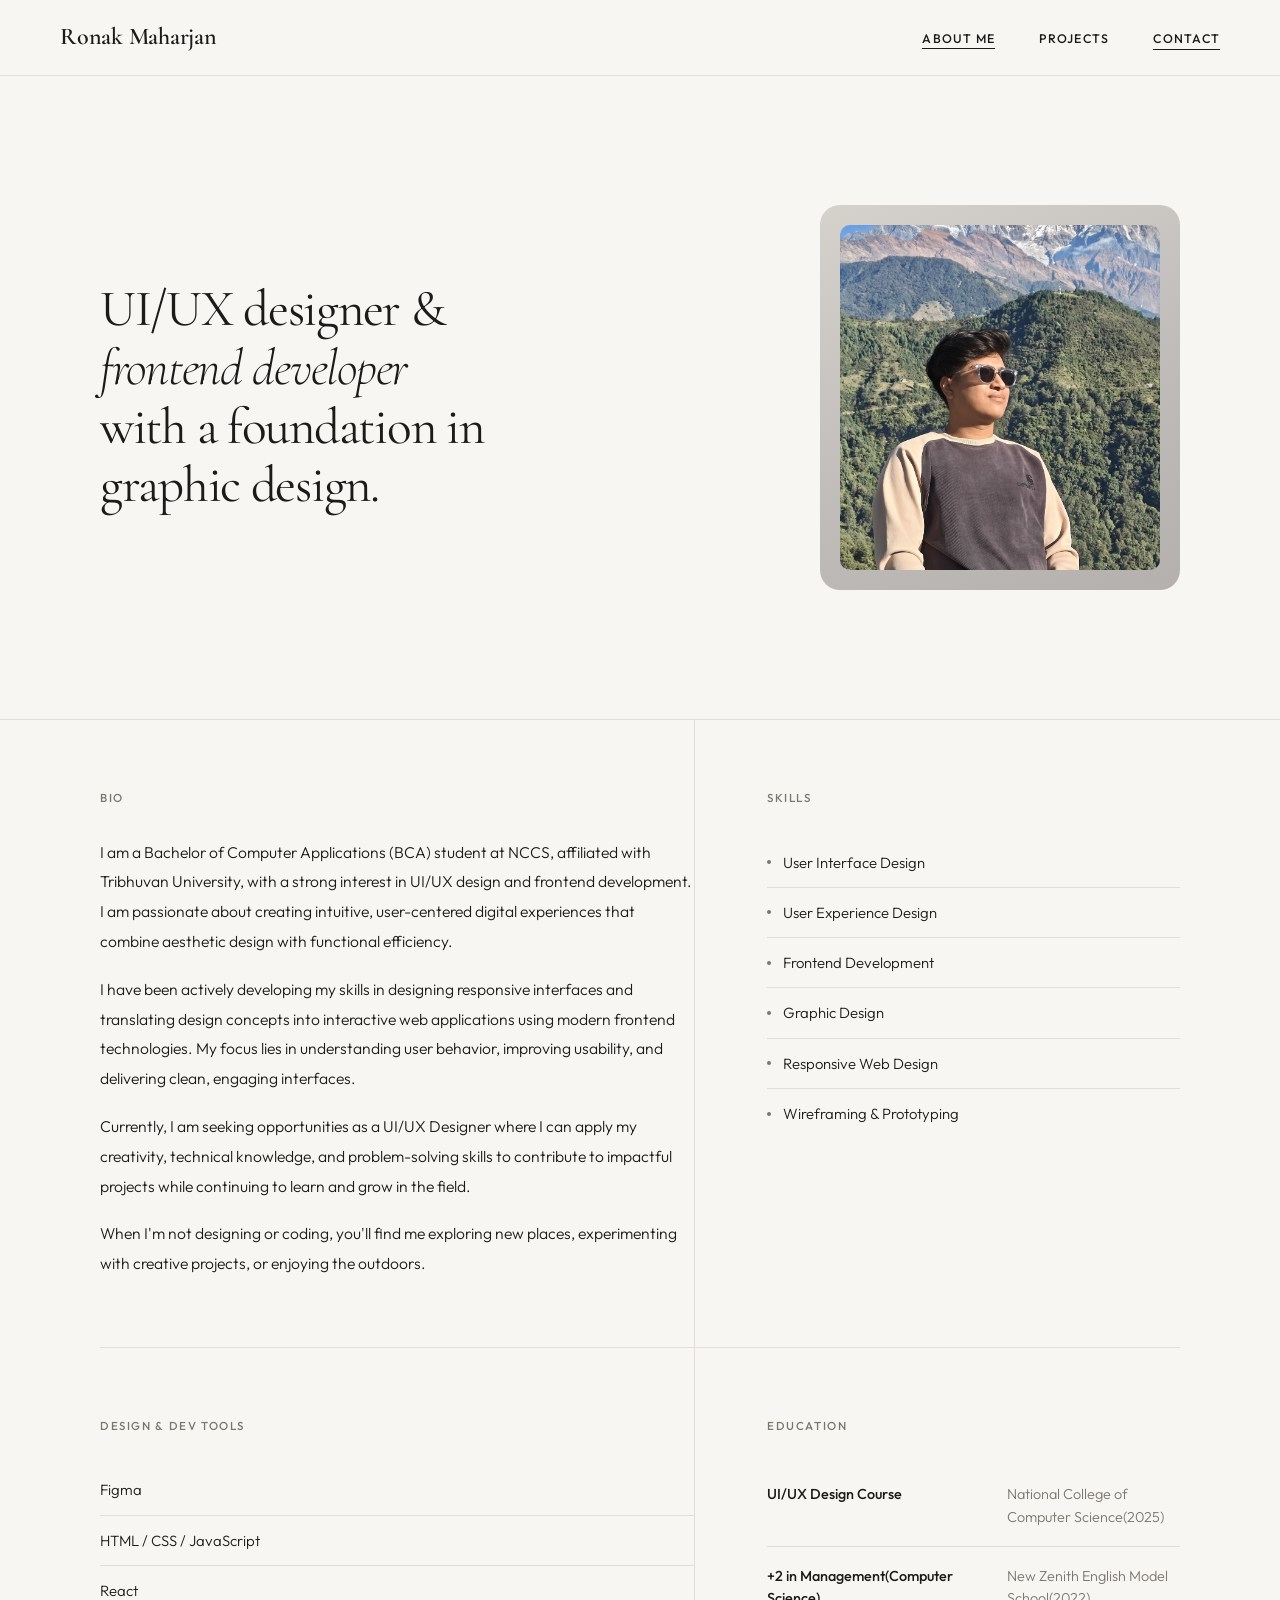
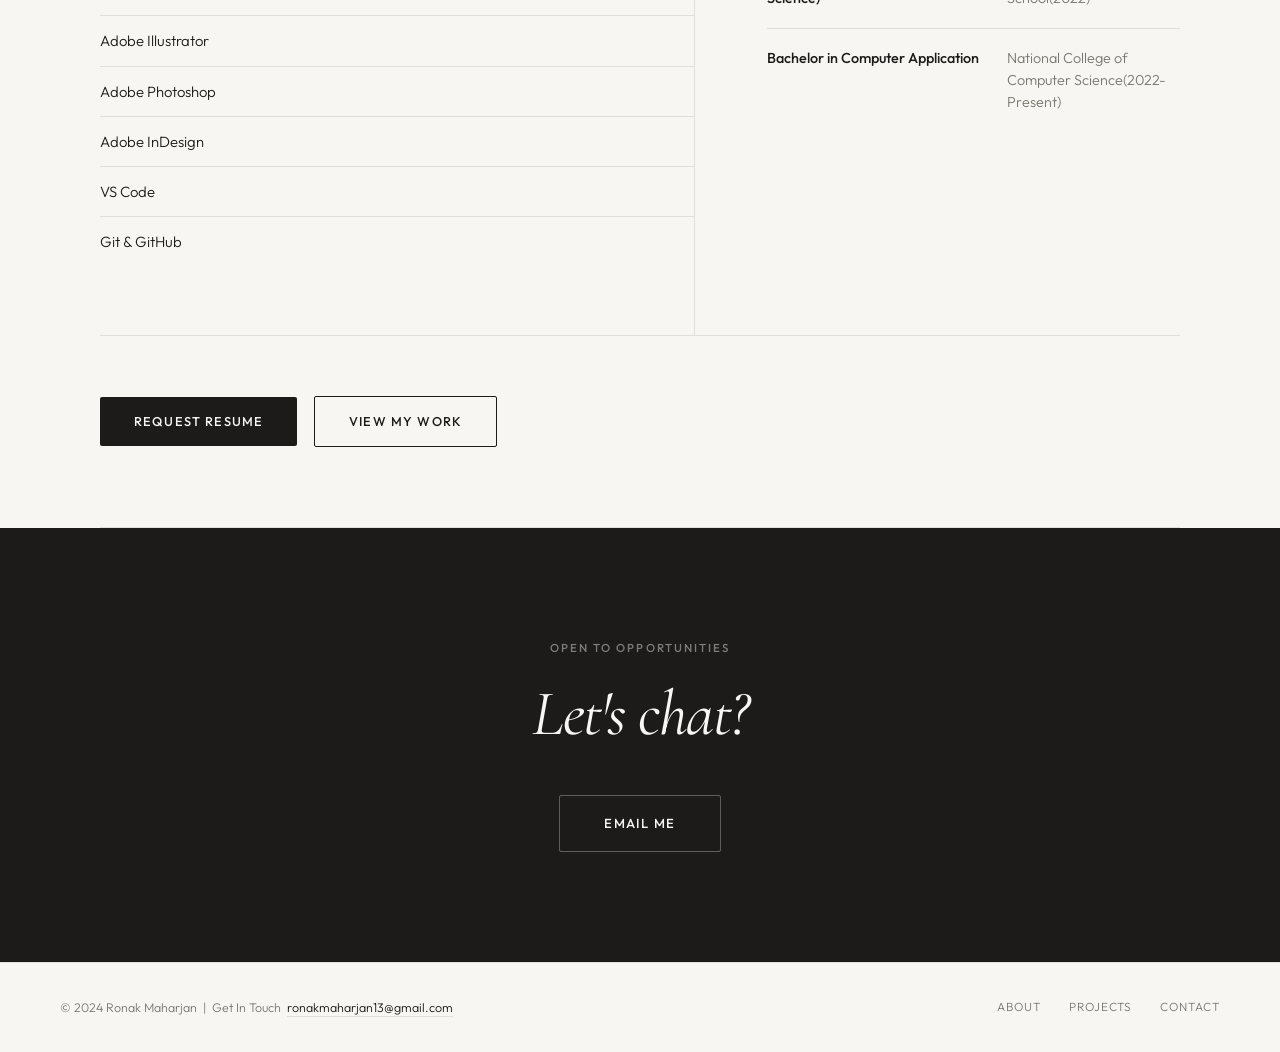
==== about.html @ 2ec07460 "Initial Commit" ====
<!DOCTYPE html>
<html lang="en">
<head>
  <meta charset="UTF-8" />
  <meta name="viewport" content="width=device-width, initial-scale=1.0" />
  <meta name="description" content="About Ronak Maharjan — UI/UX Designer, Frontend Developer & Graphic Designer." />
  <title>About Me — Ronak Maharjan</title>
  <link rel="preconnect" href="https://fonts.googleapis.com" />
  <link rel="preconnect" href="https://fonts.gstatic.com" crossorigin />
  <link href="https://fonts.googleapis.com/css2?family=Cormorant+Garamond:ital,wght@0,300;0,400;0,500;0,600;1,300;1,400;1,500&family=Outfit:wght@300;400;500;600&display=swap" rel="stylesheet" />
  <link rel="stylesheet" href="css/style.css" />
</head>
<body>

  <!-- NAVBAR -->
  <nav class="navbar">
    <a href="index.html" class="nav-logo">Ronak Maharjan</a>
    <ul class="nav-links">
      <li><a href="about.html">About Me</a></li>
      <li><a href="projects.html">Projects</a></li>
      <li><a href="mailto:ronakmaharjan13@gmail.com" class="nav-contact">Contact</a></li>
    </ul>
    <button class="hamburger" id="hamburger" aria-label="Toggle menu">
      <span></span><span></span><span></span>
    </button>
  </nav>

  <!-- MOBILE MENU -->
  <div class="mobile-menu" id="mobileMenu" role="dialog" aria-label="Navigation">
    <a href="about.html">About Me</a>
    <a href="projects.html">Projects</a>
    <a href="mailto:ronakmaharjan13@gmail.com">Contact</a>
  </div>

  <!-- ABOUT HERO -->
  <section class="about-hero">
    <div class="about-hero-inner">
      <div class="about-headline-wrap">
        <h1 class="about-headline">
          UI/UX designer &amp;<br>
          <em>frontend developer</em><br>
          with a foundation in<br>
          graphic design.
          <!-- ↑ Update this headline to match your personal tagline -->
          <!-- Example: Based in [Your City, Country] -->
        </h1>
      </div>

      <div class="about-portrait">
        <!-- REPLACE the div below with your portrait:
              -->
        <div class="portrait-ph">
          <img class="portrait-img" src="assets/images/portrait.jpg" alt="Ronak Maharjan">
        </div>
      </div>
    </div>
  </section>

  <!-- ABOUT BODY -->
  <div class="about-body">

    <!-- Bio + Skills -->
    <div class="about-row">

      <!-- Bio -->
      <div class="about-col fade-up">
        <p class="col-label">Bio</p>
        <div class="bio-text">
          <p>
            I am a Bachelor of Computer Applications (BCA) student at NCCS, 
            affiliated with Tribhuvan University, with a strong interest in 
            UI/UX design and frontend development. I am passionate about creating 
            intuitive, user-centered digital experiences that combine aesthetic 
            design with functional efficiency.
          </p>
          <p>
            I have been actively developing my skills in designing responsive 
            interfaces and translating design concepts into interactive web 
            applications using modern frontend technologies. My focus lies 
            in understanding user behavior, improving usability, and 
            delivering clean, engaging interfaces.
          </p>
          <p>
            Currently, I am seeking opportunities as a UI/UX Designer where
            I can apply my creativity, technical knowledge, and problem-solving 
            skills to contribute to impactful projects while continuing to 
            learn and grow in the field.

          </p>
          <p>
            When I'm not designing or coding, you'll find me exploring new
            places, experimenting with creative projects, or enjoying the
            outdoors.
            <!-- Personalise this last paragraph — make it yours! -->
          </p>
        </div>
      </div>

      <!-- Skills -->
      <div class="about-col fade-up">
        <p class="col-label">Skills</p>
        <ul class="skill-list stagger-children">
          <li>User Interface Design</li>
          <li>User Experience Design</li>
          <li>Frontend Development</li>
          <li>Graphic Design </li>
          <li>Responsive Web Design</li>
          <!-- <li></li> -->
          <li>Wireframing &amp; Prototyping</li>
          <!-- <li>Information Architecture</li> -->
          <!-- <li>Design Systems</li> -->
        </ul>
      </div>
    </div>

    <!-- Tools + Education -->
    <div class="about-row">

      <!-- Design & Dev Tools -->
      <div class="about-col fade-up">
        <p class="col-label">Design &amp; Dev Tools</p>
        <ul class="tools-list stagger-children">
          <li>Figma</li>
          <li>HTML / CSS / JavaScript</li>
          <li>React</li>
          <li>Adobe Illustrator</li>
          <li>Adobe Photoshop</li>
          <li>Adobe InDesign</li>
          <li>VS Code</li>
          <li>Git &amp; GitHub</li>
        </ul>
      </div>

      <!-- Education -->
      <div class="about-col fade-up">
        <p class="col-label">Education</p>
        <table class="edu-table">
          <tbody>
            <tr>
              <td>UI/UX Design Course</td>
              <td>National College of Computer Science(2025)</td>
            </tr>
            <tr>
              <td>+2 in Management(Computer Science)</td>
              <td>New Zenith English Model School(2022)</td>
            </tr>
            <tr>
              <td>Bachelor in Computer Application</td>
              <td>National College of Computer Science(2022-Present)</td>
            </tr>
          </tbody>
        </table>
        <!-- ↑ Replace with your real education history -->
      </div>
    </div>

    <!-- Resume CTA -->
    <div class="resume-cta fade-up">
      <a href="mailto:ronakmaharjan13@gmail.com?subject=Resume Request" class="btn-primary">Request Resume</a>
      <a href="projects.html" class="btn-outline">View My Work</a>
    </div>

  </div><!-- /about-body -->

  <!-- LET'S CHAT -->
  <section class="chat-section">
    <p class="chat-eyebrow fade-up">Open to Opportunities</p>
    <h2 class="chat-heading fade-up">Let's chat?</h2>
    <a href="mailto:ronakmaharjan13@gmail.com" class="btn-chat fade-up">Email Me</a>
  </section>

  <!-- FOOTER -->
  <footer class="site-footer">
    <p>© 2024 Ronak Maharjan &nbsp;|&nbsp; Get In Touch &nbsp;<a href="mailto:ronakmaharjan13@gmail.com">ronakmaharjan13@gmail.com</a></p>
    <nav class="footer-nav" aria-label="Footer navigation">
      <a href="about.html">About</a>
      <a href="projects.html">Projects</a>
      <a href="mailto:ronakmaharjan13@gmail.com">Contact</a>
    </nav>
  </footer>

  <script src="js/main.js"></script>
</body>
</html>
---- css/style.css ----
/* ================================================================
   PORTFOLIO — Your Name | UI/UX Designer & Frontend Developer
   style.css
================================================================ */

/* ── CSS Variables ── */
:root {
  --bg:           #F8F6F3;
  --bg-alt:       #EFECE7;
  --text:         #1C1B19;
  --text-muted:   #7A776F;
  --border:       #E3DED7;
  --white:        #FFFFFF;

  --font-display: 'Cormorant Garamond', Georgia, serif;
  --font-body:    'Outfit', sans-serif;

  --nav-h:        76px;
  --max-w:        1200px;
  --section-gap:  120px;
  --ease:         cubic-bezier(0.25, 0.46, 0.45, 0.94);
  --transition:   0.35s cubic-bezier(0.25, 0.46, 0.45, 0.94);
}

/* ================================================================
   RESET & BASE
================================================================ */
*, *::before, *::after { margin: 0; padding: 0; box-sizing: border-box; }
html { scroll-behavior: smooth; font-size: 16px; }
body {
  background-color: var(--bg);
  color: var(--text);
  font-family: var(--font-body);
  font-weight: 300;
  line-height: 1.7;
  overflow-x: hidden;
  -webkit-font-smoothing: antialiased;
}
img { display: block; max-width: 100%; height: auto; }
a { color: inherit; text-decoration: none; }
ul { list-style: none; }
::selection { background: var(--text); color: var(--bg); }
::-webkit-scrollbar { width: 5px; }
::-webkit-scrollbar-track { background: var(--bg); }
::-webkit-scrollbar-thumb { background: var(--border); border-radius: 3px; }

/* ================================================================
   SCROLL ANIMATION CLASSES
================================================================ */
.fade-up {
  opacity: 0;
  transform: translateY(36px);
  transition: opacity 0.75s var(--ease), transform 0.75s var(--ease);
}
.fade-up.visible { opacity: 1; transform: translateY(0); }

.fade-in {
  opacity: 0;
  transition: opacity 0.85s ease;
}
.fade-in.visible { opacity: 1; }

/* Stagger delays for children */
.stagger > *:nth-child(1) { transition-delay: 0s; }
.stagger > *:nth-child(2) { transition-delay: 0.1s; }
.stagger > *:nth-child(3) { transition-delay: 0.2s; }
.stagger > *:nth-child(4) { transition-delay: 0.3s; }

/* ================================================================
   NAVBAR
================================================================ */
.navbar {
  position: fixed;
  top: 0; left: 0; right: 0;
  height: var(--nav-h);
  display: flex;
  align-items: center;
  justify-content: space-between;
  padding: 0 60px;
  background: rgba(248, 246, 243, 0.93);
  backdrop-filter: blur(14px);
  -webkit-backdrop-filter: blur(14px);
  border-bottom: 1px solid var(--border);
  z-index: 999;
  transition: box-shadow 0.3s;
}
.navbar.scrolled { box-shadow: 0 2px 28px rgba(0,0,0,0.05); }

.nav-logo {
  font-family: var(--font-display);
  font-size: 1.5rem;
  font-weight: 600;
  letter-spacing: -0.01em;
  color: var(--text);
  transition: opacity var(--transition);
}
.nav-logo:hover { opacity: 0.55; }

.nav-links {
  display: flex;
  align-items: center;
  gap: 44px;
}
.nav-links a {
  font-size: 0.775rem;
  font-weight: 500;
  letter-spacing: 0.1em;
  text-transform: uppercase;
  color: var(--text);
  position: relative;
  padding-bottom: 3px;
}
.nav-links a::after {
  content: '';
  position: absolute;
  bottom: 0; left: 0;
  width: 0; height: 1px;
  background: var(--text);
  transition: width var(--transition);
}
.nav-links a:hover::after,
.nav-links a.active::after { width: 100%; }

.nav-contact {
  border-bottom: 1px solid var(--text) !important;
}
.nav-contact::after { display: none !important; }
.nav-contact:hover { opacity: 0.55; }

/* Hamburger */
.hamburger {
  display: none;
  flex-direction: column;
  gap: 5px;
  background: none;
  border: none;
  cursor: pointer;
  padding: 6px;
  z-index: 1001;
}
.hamburger span {
  display: block;
  width: 24px; height: 1.5px;
  background: var(--text);
  transition: var(--transition);
  transform-origin: center;
}
.hamburger.open span:nth-child(1) { transform: translateY(6.5px) rotate(45deg); }
.hamburger.open span:nth-child(2) { opacity: 0; transform: scaleX(0); }
.hamburger.open span:nth-child(3) { transform: translateY(-6.5px) rotate(-45deg); }

/* Mobile Menu */
.mobile-menu {
  position: fixed;
  top: var(--nav-h); left: 0; right: 0; bottom: 0;
  background: var(--bg);
  display: flex;
  align-items: center;
  justify-content: center;
  flex-direction: column;
  gap: 32px;
  z-index: 998;
  opacity: 0;
  pointer-events: none;
  transform: translateY(-10px);
  transition: opacity 0.3s, transform 0.3s;
}
.mobile-menu.open { opacity: 1; pointer-events: all; transform: translateY(0); }
.mobile-menu a {
  font-family: var(--font-display);
  font-size: 2.6rem;
  font-weight: 500;
  color: var(--text);
  letter-spacing: -0.02em;
  transition: opacity var(--transition);
}
.mobile-menu a:hover { opacity: 0.35; }

/* ================================================================
   HOME — HERO
================================================================ */
.hero {
  min-height: 100vh;
  padding-top: var(--nav-h);
  display: flex;
  align-items: center;
  padding-left: 60px;
  padding-right: 60px;
  border-bottom: 1px solid var(--border);
}
.hero-inner {
  max-width: var(--max-w);
  width: 100%;
  margin: 0 auto;
  padding: 80px 0 60px;
}
.hero-eyebrow {
  font-size: 0.74rem;
  font-weight: 500;
  letter-spacing: 0.14em;
  text-transform: uppercase;
  color: var(--text-muted);
  margin-bottom: 28px;
  opacity: 0;
  animation: heroIn 0.85s 0.1s forwards;
}
.hero-title {
  font-family: var(--font-display);
  font-size: clamp(2.8rem, 5.5vw, 5.2rem);
  font-weight: 400;
  line-height: 1.08;
  letter-spacing: -0.025em;
  color: var(--text);
  margin-bottom: 36px;
  max-width: 840px;
  opacity: 0;
  animation: heroIn 0.9s 0.25s forwards;
}
.hero-title em { font-style: italic; font-weight: 300; }

.hero-subtitle {
  font-size: 1rem;
  font-weight: 300;
  color: var(--text-muted);
  max-width: 460px;
  line-height: 1.85;
  margin-bottom: 48px;
  opacity: 0;
  animation: heroIn 0.9s 0.42s forwards;
}
.hero-cta {
  display: inline-flex;
  align-items: center;
  gap: 10px;
  font-size: 0.84rem;
  font-weight: 500;
  letter-spacing: 0.06em;
  color: var(--text);
  border-bottom: 1px solid var(--text);
  padding-bottom: 3px;
  transition: gap var(--transition), opacity var(--transition);
  opacity: 0;
  animation: heroIn 0.9s 0.58s forwards;
}
.hero-cta:hover { gap: 20px; opacity: 0.5; }

@keyframes heroIn {
  from { opacity: 0; transform: translateY(22px); }
  to   { opacity: 1; transform: translateY(0); }
}

/* ================================================================
   PROJECTS SECTION  (used on index + projects page)
================================================================ */
.projects-section {
  max-width: var(--max-w);
  margin: 0 auto;
  padding: 0 60px var(--section-gap);
}
.section-label {
  font-size: 0.74rem;
  font-weight: 500;
  letter-spacing: 0.14em;
  text-transform: uppercase;
  color: var(--text-muted);
  padding: 64px 0 48px;
  border-bottom: 1px solid var(--border);
}

/* ── Project Card ── */
.project-card {
  display: grid;
  grid-template-columns: 55% 45%;
  border-bottom: 1px solid var(--border);
  min-height: 500px;
}
.project-card.reverse {
  grid-template-columns: 45% 55%;
}
.project-card.reverse .project-image { order: 2; }
.project-card.reverse .project-info  { order: 1; }

.project-image {
  overflow: hidden;
  position: relative;
}
.project-image img {
  width: 100%;
  height: 100%;
  object-fit: cover;
  transition: transform 0.9s var(--ease);
}
.project-card:hover .project-image img { transform: scale(1.05); }

/* Placeholder gradient blocks (replace with real images) */
.img-ph {
  width: 100%; height: 100%;
  min-height: 480px;
  display: flex;
  align-items: flex-end;
  padding: 24px;
}
.img-ph span {
  font-size: 0.68rem;
  letter-spacing: 0.1em;
  text-transform: uppercase;
  color: rgba(28,27,25,0.35);
}
.ph-1 { background: linear-gradient(140deg, #D9D5CE 0%, #C2BDB5 100%); }
.ph-2 { background: linear-gradient(140deg, #D0CEC9 0%, #BCBAB4 100%); }
.ph-3 { background: linear-gradient(140deg, #CCCAC5 0%, #B8B6B0 100%); }
.ph-4 { background: linear-gradient(140deg, #D5D1CB 0%, #C0BCB6 100%); }

.project-info {
  padding: 64px 56px;
  display: flex;
  flex-direction: column;
  justify-content: center;
}
.project-tags {
  display: flex;
  flex-wrap: wrap;
  gap: 8px;
  margin-bottom: 22px;
}
.project-tags li {
  font-size: 0.66rem;
  font-weight: 500;
  letter-spacing: 0.13em;
  text-transform: uppercase;
  color: var(--text-muted);
  border: 1px solid var(--border);
  padding: 5px 11px;
  border-radius: 2px;
}
.project-info h2 {
  font-family: var(--font-display);
  font-size: clamp(1.45rem, 2.2vw, 2rem);
  font-weight: 500;
  line-height: 1.2;
  letter-spacing: -0.02em;
  margin-bottom: 18px;
}
.project-info h2 a { transition: opacity var(--transition); }
.project-info h2 a:hover { opacity: 0.45; }
.project-info p {
  font-size: 0.93rem;
  font-weight: 300;
  color: var(--text-muted);
  line-height: 1.85;
  margin-bottom: 36px;
  max-width: 380px;
}
.view-link {
  display: inline-flex;
  align-items: center;
  gap: 8px;
  font-size: 0.78rem;
  font-weight: 500;
  letter-spacing: 0.08em;
  text-transform: uppercase;
  color: var(--text);
  border-bottom: 1px solid var(--text);
  padding-bottom: 2px;
  width: fit-content;
  transition: gap var(--transition), opacity var(--transition);
}
.view-link:hover { gap: 18px; opacity: 0.5; }

/* ================================================================
   ABOUT PAGE
================================================================ */
.about-hero {
  min-height: 80vh;
  padding-top: var(--nav-h);
  display: flex;
  align-items: center;
  border-bottom: 1px solid var(--border);
  overflow: hidden;
}
.about-hero-inner {
  max-width: var(--max-w);
  width: 100%;
  margin: 0 auto;
  padding: 80px 60px;
  display: grid;
  grid-template-columns: 1fr 360px;
  gap: 80px;
  align-items: center;
}
.about-headline {
  font-family: var(--font-display);
  font-size: clamp(2.2rem, 4vw, 3.8rem);
  font-weight: 400;
  line-height: 1.15;
  letter-spacing: -0.025em;
  max-width: 600px;
  opacity: 0;
  animation: heroIn 0.9s 0.2s forwards;
}
.about-headline em { font-style: italic; font-weight: 300; }

.about-portrait {
  opacity: 0;
  animation: heroIn 0.9s 0.4s forwards;
}
.portrait-img {
  width: 100%;
  object-fit: cover;
  border-radius: 10px;
}
.portrait-ph {
  width: 100%;
  background: linear-gradient(155deg, #D5D1CB 0%, #C0BCBA 55%, #B4B0AE 100%);
  border-radius: 20px;
  display: flex;
  align-items: flex-end;
  padding: 20px;
}
.portrait-ph span {
  font-size: 0.68rem;
  letter-spacing: 0.1em;
  text-transform: uppercase;
  color: rgba(28,27,25,0.35);
}

/* About content */
.about-body {
  max-width: var(--max-w);
  margin: 0 auto;
  padding: 0 60px;
}
.about-row {
  display: grid;
  grid-template-columns: 1.1fr 0.9fr;
  gap: 0;
  border-bottom: 1px solid var(--border);
}
.about-col {
  padding: 68px 0;
}
.about-col + .about-col {
  padding-left: 72px;
  border-left: 1px solid var(--border);
}

.col-label {
  font-size: 0.72rem;
  font-weight: 500;
  letter-spacing: 0.14em;
  text-transform: uppercase;
  color: var(--text-muted);
  margin-bottom: 30px;
}
.bio-text p {
  font-size: 0.98rem;
  font-weight: 300;
  line-height: 1.9;
  color: var(--text);
  margin-bottom: 18px;
  justify-content:center;
}
.bio-text p:last-child { margin-bottom: 0; }

/* Skills list */
.skill-list li {
  font-size: 0.93rem;
  font-weight: 300;
  padding: 12px 0;
  border-bottom: 1px solid var(--border);
  display: flex;
  align-items: center;
  gap: 12px;
  color: var(--text);
}
.skill-list li:last-child { border-bottom: none; }
.skill-list li::before {
  content: '';
  width: 4px; height: 4px;
  border-radius: 50%;
  background: var(--text-muted);
  flex-shrink: 0;
}

/* Tools list */
.tools-list li {
  font-size: 0.93rem;
  font-weight: 300;
  padding: 12px 0;
  border-bottom: 1px solid var(--border);
  color: var(--text);
}
.tools-list li:last-child { border-bottom: none; }

/* Education */
.edu-table { width: 100%; border-collapse: collapse; }
.edu-table tr { border-bottom: 1px solid var(--border); }
.edu-table tr:last-child { border-bottom: none; }
.edu-table td {
  padding: 18px 0;
  font-size: 0.9rem;
  font-weight: 300;
  vertical-align: top;
  line-height: 1.55;
}
.edu-table td:first-child {
  font-weight: 500;
  width: 58%;
  padding-right: 20px;
}
.edu-table td:last-child { color: var(--text-muted); }

/* Resume CTA */
.resume-cta {
  padding: 60px 0 80px;
  border-bottom: 1px solid var(--border);
}
.btn-primary {
  display: inline-block;
  padding: 14px 34px;
  background: var(--text);
  color: var(--bg);
  font-size: 0.8rem;
  font-weight: 500;
  letter-spacing: 0.09em;
  text-transform: uppercase;
  border-radius: 2px;
  transition: background var(--transition), transform 0.2s;
}
.btn-primary:hover { background: #3A3835; transform: translateY(-1px); }

.btn-outline {
  display: inline-block;
  padding: 14px 34px;
  border: 1px solid var(--text);
  color: var(--text);
  font-size: 0.8rem;
  font-weight: 500;
  letter-spacing: 0.09em;
  text-transform: uppercase;
  border-radius: 2px;
  margin-left: 14px;
  transition: background var(--transition), color var(--transition), transform 0.2s;
}
.btn-outline:hover { background: var(--text); color: var(--bg); transform: translateY(-1px); }

/* ================================================================
   LET'S CHAT SECTION
================================================================ */
.chat-section {
  background: var(--text);
  color: var(--bg);
  text-align: center;
  padding: 110px 60px;
}
.chat-eyebrow {
  font-size: 0.72rem;
  font-weight: 500;
  letter-spacing: 0.18em;
  text-transform: uppercase;
  color: rgba(248,246,243,0.45);
  margin-bottom: 22px;
}
.chat-heading {
  font-family: var(--font-display);
  font-size: clamp(2.6rem, 5vw, 5rem);
  font-weight: 400;
  letter-spacing: -0.02em;
  font-style: italic;
  line-height: 1.05;
  margin-bottom: 48px;
}
.btn-chat {
  display: inline-block;
  padding: 16px 44px;
  border: 1px solid rgba(248,246,243,0.3);
  color: var(--bg);
  font-size: 0.82rem;
  font-weight: 500;
  letter-spacing: 0.1em;
  text-transform: uppercase;
  border-radius: 2px;
  transition: background 0.3s, border-color 0.3s, transform 0.2s;
}
.btn-chat:hover {
  background: rgba(248,246,243,0.1);
  border-color: var(--bg);
  transform: translateY(-1px);
}

/* ================================================================
   PROJECTS PAGE HERO
================================================================ */
.page-hero {
  padding-top: var(--nav-h);
  border-bottom: 1px solid var(--border);
}
.page-hero-inner {
  max-width: var(--max-w);
  margin: 0 auto;
  padding: 80px 60px 64px;
}
.page-hero h1 {
  font-family: var(--font-display);
  font-size: clamp(2.8rem, 5vw, 4.8rem);
  font-weight: 400;
  letter-spacing: -0.025em;
  line-height: 1.08;
  opacity: 0;
  animation: heroIn 0.9s 0.2s forwards;
}
.page-hero h1 em { font-style: italic; font-weight: 300; }
.page-hero p {
  font-size: 0.98rem;
  font-weight: 300;
  color: var(--text-muted);
  margin-top: 22px;
  max-width: 480px;
  line-height: 1.8;
  opacity: 0;
  animation: heroIn 0.9s 0.37s forwards;
}

/* ================================================================
   FOOTER
================================================================ */
.site-footer {
  border-top: 1px solid var(--border);
  padding: 34px 60px;
  display: flex;
  align-items: center;
  justify-content: space-between;
  flex-wrap: wrap;
  gap: 14px;
}
.site-footer p {
  font-size: 0.78rem;
  font-weight: 300;
  color: var(--text-muted);
}
.site-footer a {
  color: var(--text);
  border-bottom: 1px solid var(--border);
  padding-bottom: 1px;
  transition: border-color var(--transition), opacity var(--transition);
}
.site-footer a:hover { border-color: var(--text); opacity: 0.65; }
.footer-nav { display: flex; gap: 28px; }
.footer-nav a {
  font-size: 0.74rem;
  letter-spacing: 0.08em;
  text-transform: uppercase;
  color: var(--text-muted);
  border-bottom: none;
  padding-bottom: 0;
  transition: color var(--transition);
}
.footer-nav a:hover { color: var(--text); opacity: 1; }

/* ================================================================
   RESPONSIVE — Tablet  ≤960px
================================================================ */
@media (max-width: 960px) {
  .navbar { padding: 0 36px; }
  .nav-links { display: none; }
  .hamburger { display: flex; }

  .hero { padding: 0 36px; }
  .hero-inner { padding: 60px 0 44px; }

  .about-hero-inner {
    grid-template-columns: 1fr;
    gap: 44px;
    padding: 60px 36px;
  }
  .about-portrait { max-width: 300px; }

  .about-body { padding: 0 36px; }
  .about-row { grid-template-columns: 1fr; }
  .about-col + .about-col { padding-left: 0; border-left: none; border-top: 1px solid var(--border); }

  .projects-section { padding: 0 36px var(--section-gap); }
  .page-hero-inner { padding: 60px 36px 52px; }

  .project-card,
  .project-card.reverse {
    grid-template-columns: 1fr;
  }
  .project-card.reverse .project-image { order: 0; }
  .project-card.reverse .project-info  { order: 1; }

  .project-image { min-height: 300px; }
  .img-ph { min-height: 300px; }
  .project-info { padding: 44px 36px; }

  .chat-section { padding: 80px 36px; }
  .site-footer { padding: 28px 36px; }
  .resume-cta { padding: 48px 0 64px; }
}

/* ================================================================
   RESPONSIVE — Mobile  ≤560px
================================================================ */
@media (max-width: 560px) {
  :root { --section-gap: 80px; }

  .navbar { padding: 0 22px; }
  .hero { padding: 0 22px; }
  .about-hero-inner { padding: 44px 22px; }
  .about-body { padding: 0 22px; }
  .projects-section { padding: 0 22px var(--section-gap); }
  .page-hero-inner { padding: 44px 22px 40px; }
  .project-info { padding: 36px 22px; }
  .chat-section { padding: 60px 22px; }
  .site-footer { padding: 22px; flex-direction: column; align-items: flex-start; }

  .btn-outline { margin-left: 0; margin-top: 12px; display: block; text-align: center; }
  .edu-table td:first-child { width: 52%; }
}
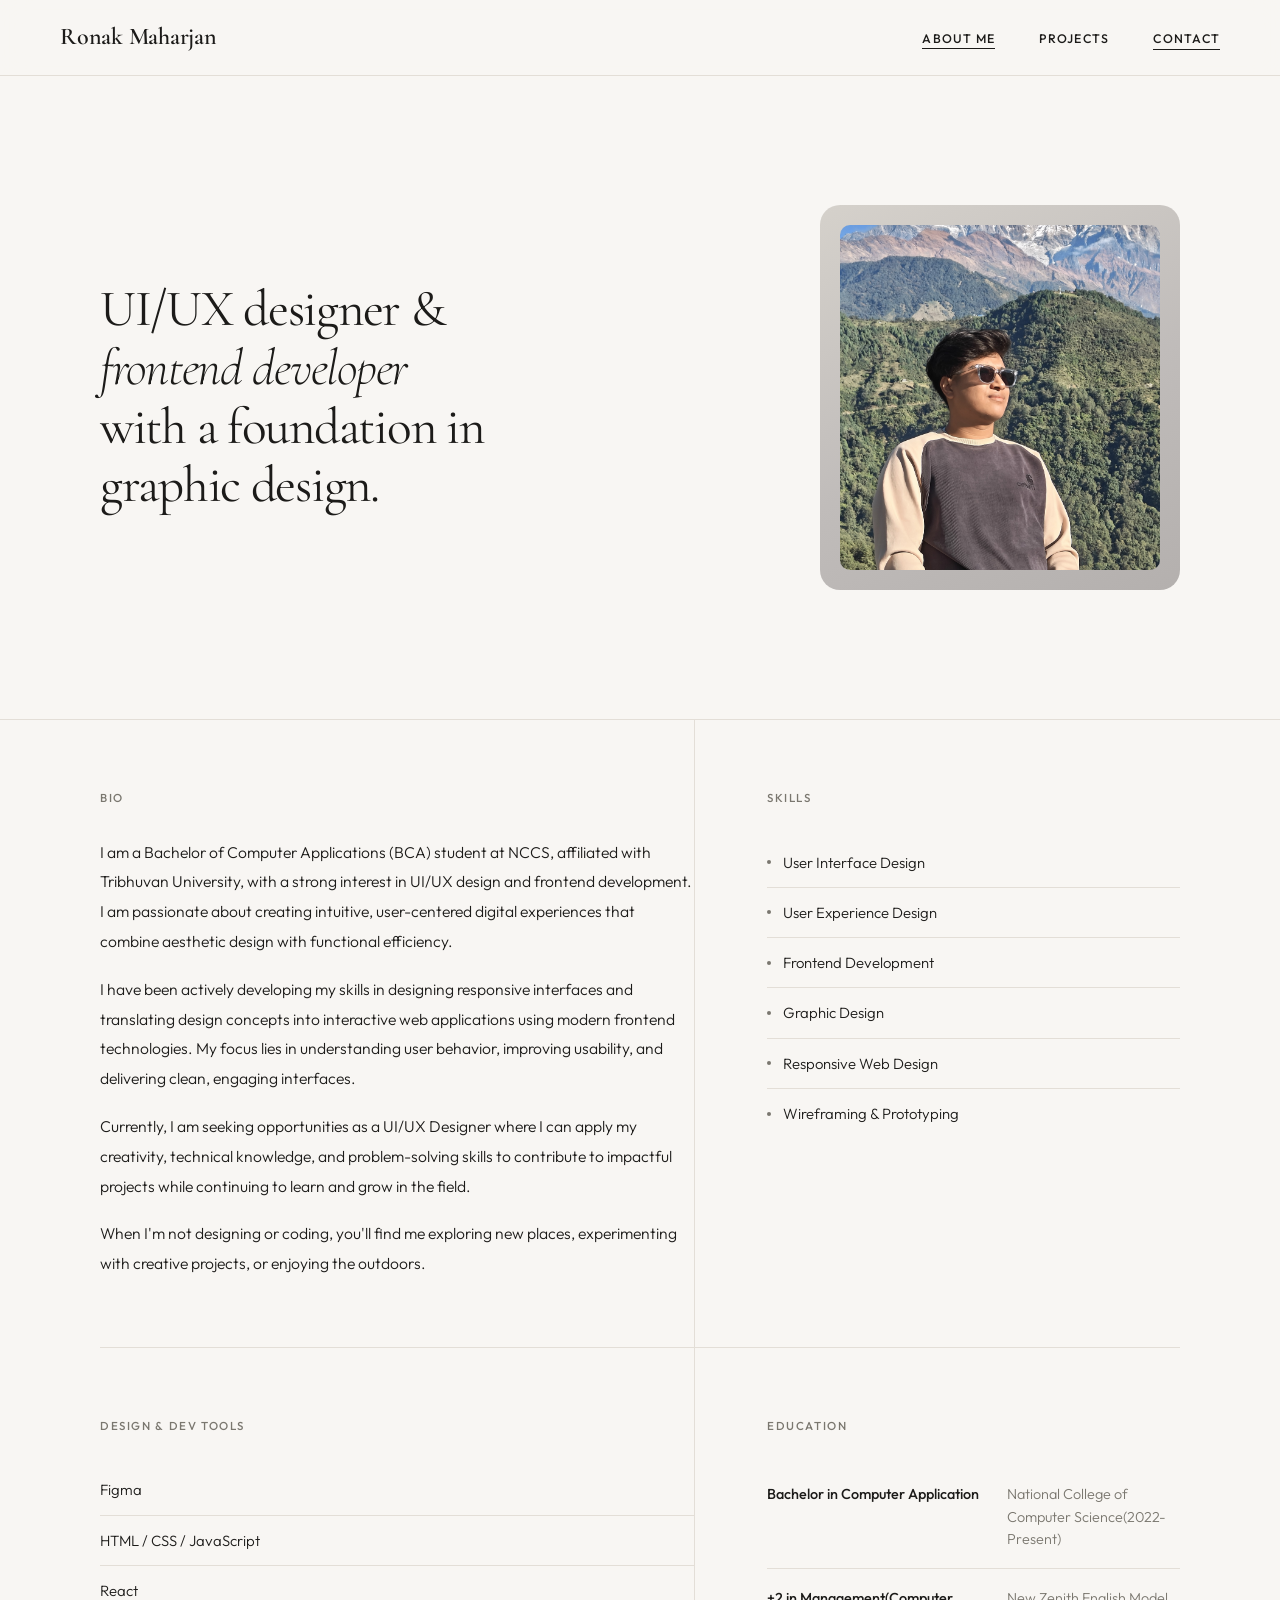
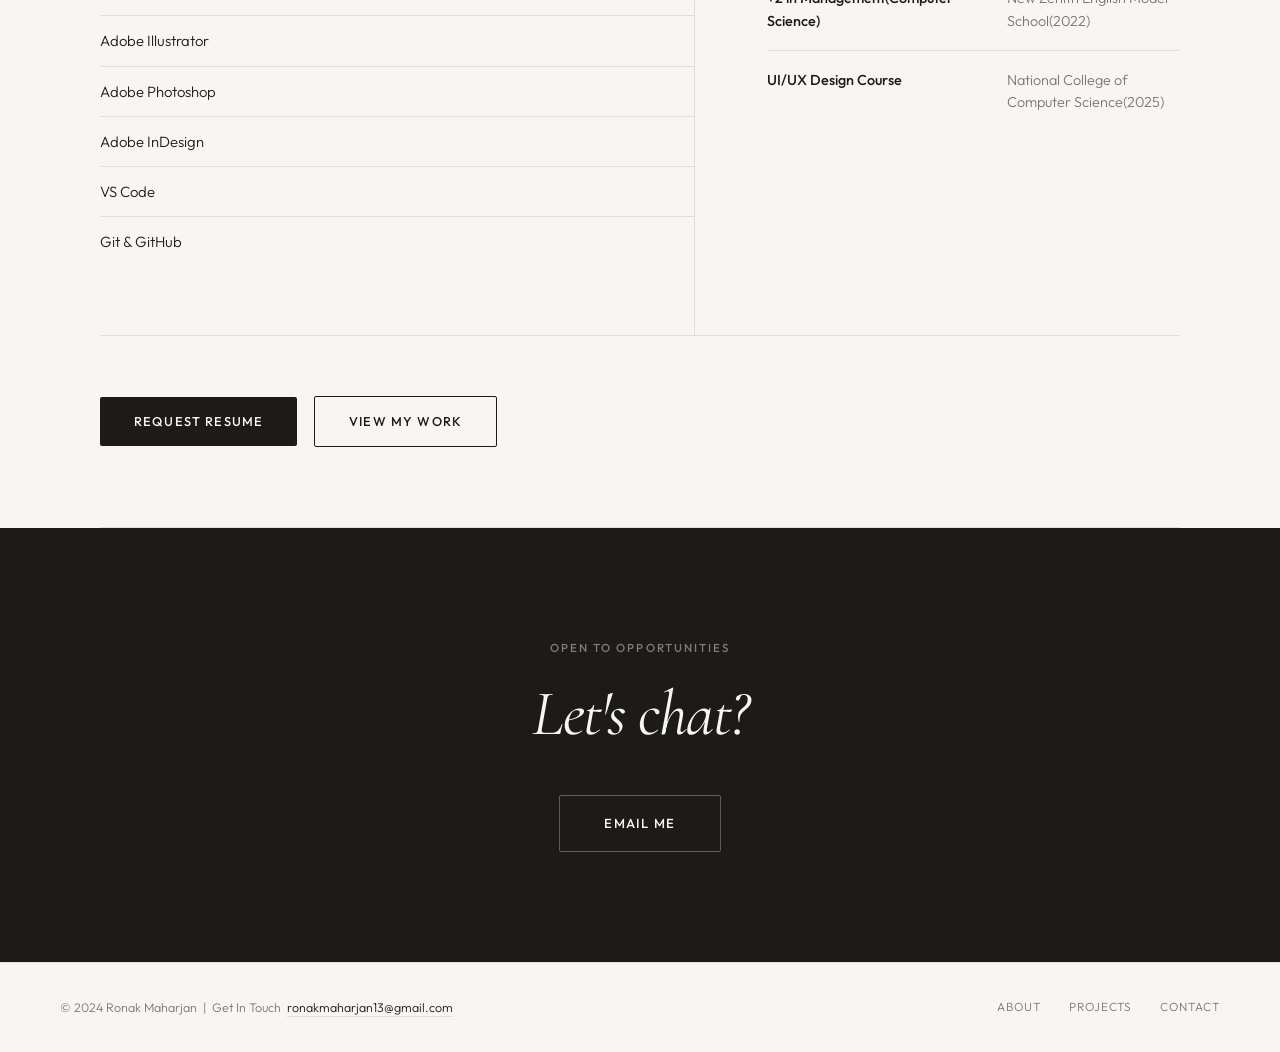
==== commit d3844a16: "Two projrcts added" ====
--- a/about.html
+++ b/about.html
@@ -137,17 +137,19 @@
         <table class="edu-table">
           <tbody>
             <tr>
-              <td>UI/UX Design Course</td>
-              <td>National College of Computer Science(2025)</td>
+              <td>Bachelor in Computer Application</td>
+              <td>National College of Computer Science(2022-Present)</td>
             </tr>
             <tr>
               <td>+2 in Management(Computer Science)</td>
               <td>New Zenith English Model School(2022)</td>
             </tr>
             <tr>
-              <td>Bachelor in Computer Application</td>
-              <td>National College of Computer Science(2022-Present)</td>
+              <td>UI/UX Design Course</td>
+              <td>National College of Computer Science(2025)</td>
             </tr>
+            
+            
           </tbody>
         </table>
         <!-- ↑ Replace with your real education history -->
--- a/css/style.css
+++ b/css/style.css
@@ -283,6 +283,7 @@
 .project-image {
   overflow: hidden;
   position: relative;
+  alignment-self:center;
 }
 .project-image img {
   width: 100%;
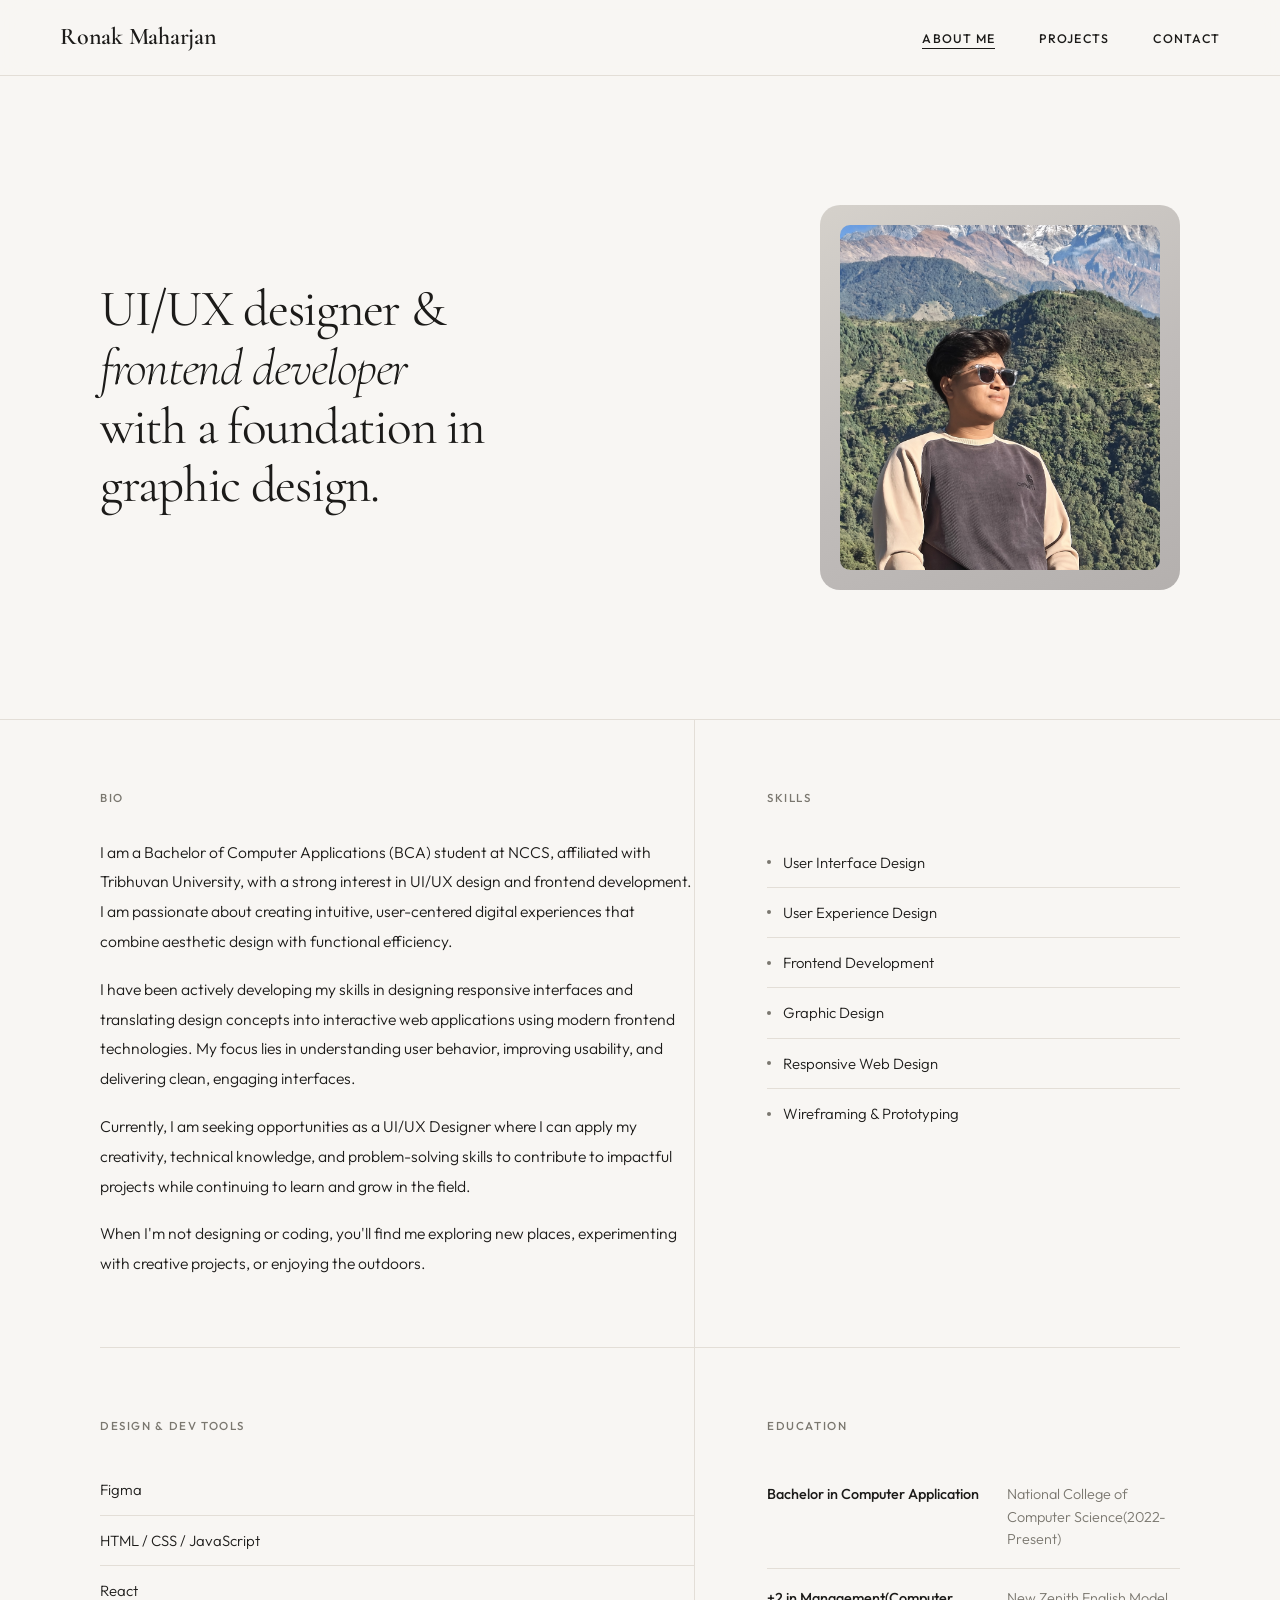
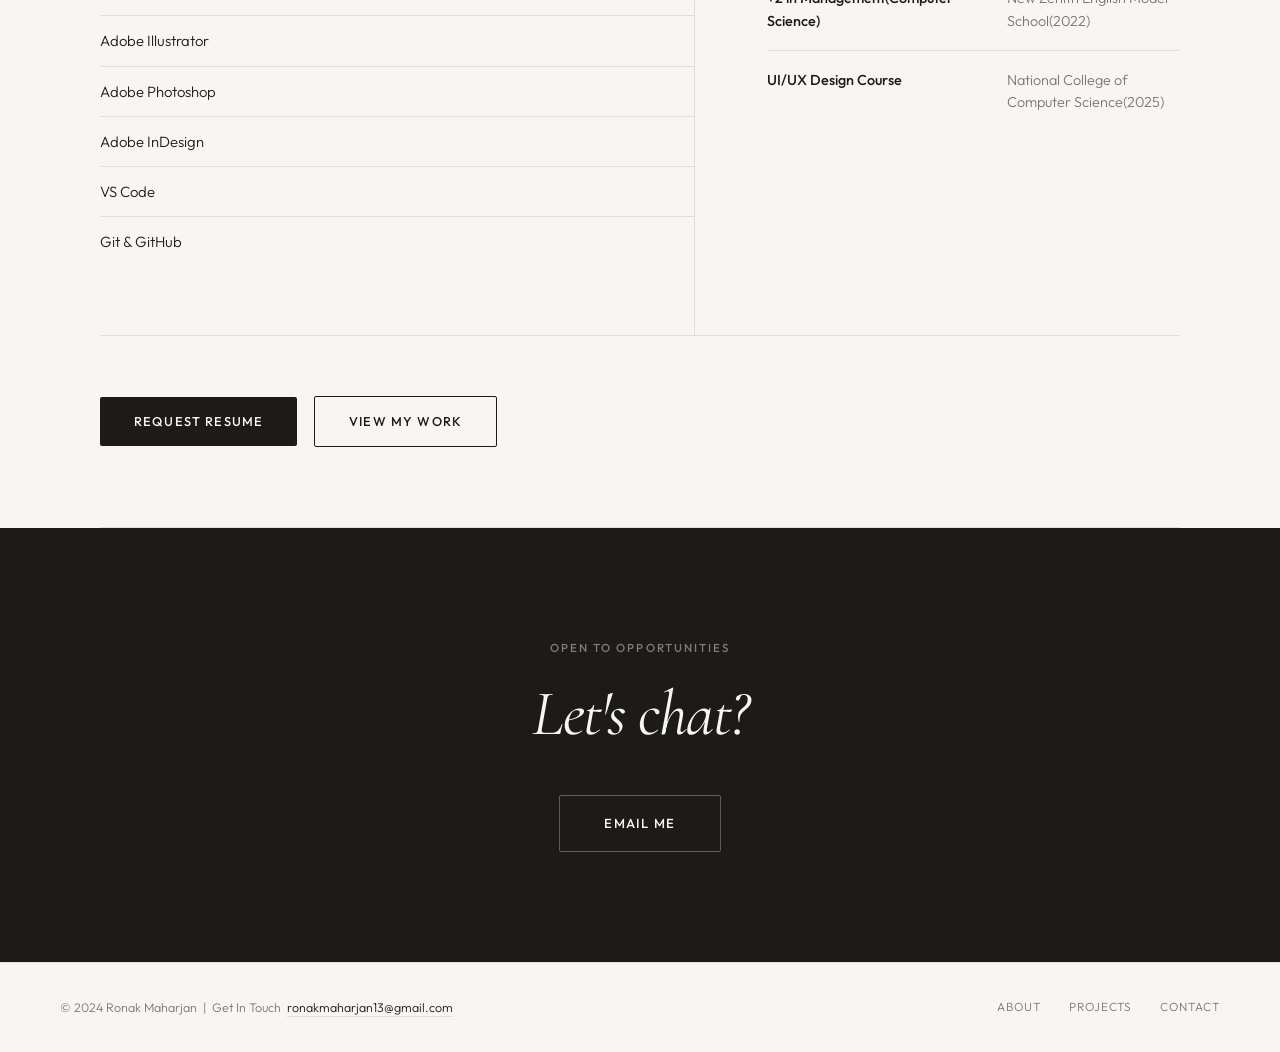
==== commit db58212a: "updated index, project and about (nav, project list)" ====
--- a/about.html
+++ b/about.html
@@ -18,7 +18,7 @@
     <ul class="nav-links">
       <li><a href="about.html">About Me</a></li>
       <li><a href="projects.html">Projects</a></li>
-      <li><a href="mailto:ronakmaharjan13@gmail.com" class="nav-contact">Contact</a></li>
+      <li><a href="mailto:ronakmaharjan13@gmail.com" class="">Contact</a></li>
     </ul>
     <button class="hamburger" id="hamburger" aria-label="Toggle menu">
       <span></span><span></span><span></span>
